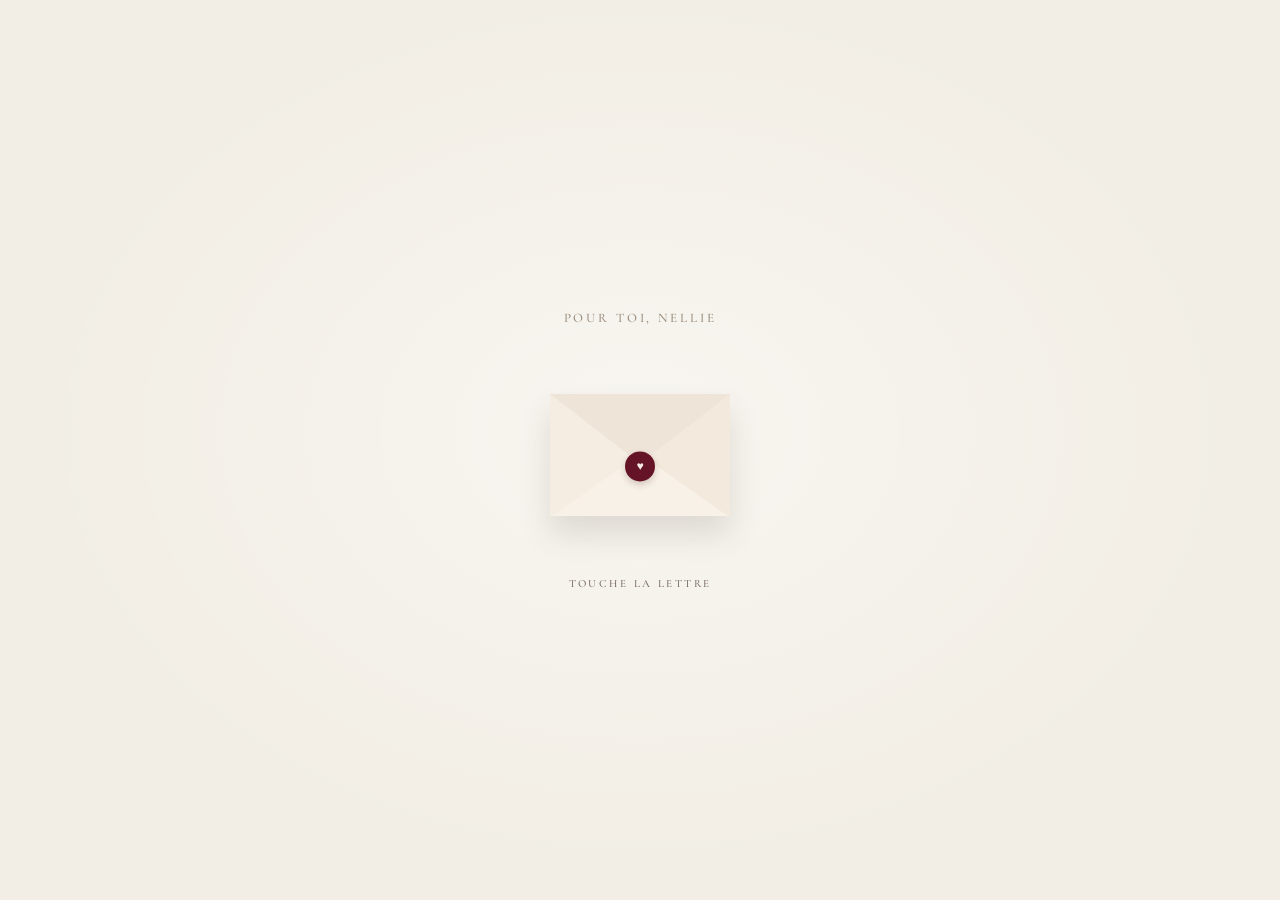
==== index.html @ 8e5e70d6 "My project" ====
<!doctype html>
<html lang="fr">
<head>
  <meta charset="utf-8">
  <meta name="viewport" content="width=device-width, initial-scale=1">
  <meta name="theme-color" content="#f2eee5">
  <meta name="description" content="Une petite invitation pour Léa.">
  <title>Pour toi, Nellie</title>
  <link rel="preconnect" href="https://fonts.googleapis.com">
  <link rel="preconnect" href="https://fonts.gstatic.com" crossorigin>
  <link href="https://fonts.googleapis.com/css2?family=Cormorant+Garamond:ital,wght@0,400;0,500;0,600;1,400;1,500;1,600&family=DM+Sans:wght@400;500;600&display=swap" rel="stylesheet">
  <link rel="stylesheet" href="styles.css">
  <script src="script.js" defer></script>
</head>
<body>
  <main class="page">
    <section class="screen letter-screen is-active" id="letter-screen" aria-labelledby="letter-label">
      <p class="letter-label" id="letter-label">POUR TOI, NELLIE</p>
      <button class="envelope-button" type="button" aria-label="Ouvrir la lettre">
        <span class="envelope" aria-hidden="true">
          <span class="envelope-flap"></span>
          <span class="envelope-fold"></span>
          <span class="envelope-seal">♥</span>
        </span>
      </button>
      <p class="touch-hint">TOUCHE LA LETTRE</p>
    </section>

    <section class="screen invite-screen" id="invite-screen" aria-labelledby="invite-title" aria-hidden="true">
      <article class="invitation-card question-card">
        <p class="overline">POUR TOI, NELLIE</p>
        <h1 id="invite-title">Tu voudrais sortir avec moi&nbsp;?</h1>
        <p class="aside-note">(dire non ne sert à rien, mais tu peux essayer)</p>
        <div class="answer-actions">
          <button class="button button-primary" id="yes-button" type="button">Oui</button>
          <button class="button button-secondary" id="no-button" type="button">Non</button>
        </div>
      </article>
    </section>

    <section class="screen plan-screen" id="plan-screen" aria-labelledby="plan-title" aria-hidden="true">
      <article class="invitation-card plan-card">
        <p class="overline">PARFAIT</p>
        <h1 id="plan-title">GENIAL !</h1>
        <p class="plan-name"><strong>Je t'aime.</strong> Oui, t'as bien lu.</p>
        <img src="image.png" alt="cat" class="plan-image">
        
        <a href="surprise.html" class="sexy-button">Surprise</a>
      </article>
    </section>
  </main>
</body>
</html>
---- styles.css ----
:root {
  color-scheme: light;
  --paper: #f2eee5;
  --card: #f7f4ed;
  --ink: #3f2928;
  --muted: #9a8b7b;
  --line: #d9d0c3;
  --wine: #651427;
  --rose: #b9878d;
  --serif: 'Cormorant Garamond', Georgia, serif;
  --sans: 'DM Sans', sans-serif;
}

* { box-sizing: border-box; }

html { min-width: 320px; min-height: 100%; }

body {
  min-width: 320px;
  min-height: 100vh;
  margin: 0;
  background: var(--paper);
  color: var(--ink);
  font-family: var(--sans);
  -webkit-font-smoothing: antialiased;
}

button, textarea { font: inherit; }
button { color: inherit; }
button:focus-visible, textarea:focus-visible { outline: 2px solid var(--wine); outline-offset: 4px; }
::selection { background: #dec8bc; color: var(--ink); }

.page {
  display: grid;
  min-height: 100vh;
  min-height: 100svh;
  place-items: center;
  padding: 34px 20px;
  background: radial-gradient(ellipse at 50% 48%, rgba(255, 255, 255, .46), transparent 68%), var(--paper);
}

.screen {
  display: none;
  width: min(100%, 520px);
  animation: arrive .55s ease both;
}

.screen.is-active { display: block; }

.letter-screen {
  display: none;
  min-height: min(600px, calc(100svh - 68px));
  flex-direction: column;
  align-items: center;
  justify-content: center;
  text-align: center;
}

.plan-image {
  display: block;
  max-width: 100%;
  margin: 20px auto 0;
  border-radius: 6px;
}

.sexy-button {
  display: inline-block;
  margin-top: 20px;
  padding: 12px 24px;
  border: 0;
  border-radius: 4px;
  background-color: var(--wine);
  color: #fff8f2;
  font-family: var(--serif);
  font-size: 16px;
  text-decoration: none;
  transition: background-color .2s, transform .2s, box-shadow .2s;
}

.letter-screen.is-active { display: flex; }

.letter-label, .touch-hint, .overline, .field-label, .plan-date {
  font-family: var(--serif);
  font-weight: 500;
  letter-spacing: .22em;
  text-transform: uppercase;
}

.letter-label {
  margin: 0 0 34px;
  color: var(--muted);
  font-size: 13px;
}

.envelope-button {
  display: grid;
  width: 230px;
  height: 190px;
  place-items: center;
  border: 0;
  background: transparent;
  cursor: pointer;
  -webkit-tap-highlight-color: transparent;
}

.envelope {
  position: relative;
  display: block;
  width: 180px;
  height: 122px;
  background: #f8f1e7;
  box-shadow: 0 18px 29px rgba(72, 55, 42, .14);
  transition: transform .35s ease, box-shadow .35s ease;
}

.envelope-button:hover .envelope, .envelope-button:focus-visible .envelope {
  transform: translateY(-5px) rotate(-1deg);
  box-shadow: 0 23px 34px rgba(72, 55, 42, .18);
}

.envelope-flap {
  position: absolute;
  z-index: 2;
  inset: 0;
  background: #eee4d7;
  clip-path: polygon(0 0, 100% 0, 50% 68%);
}

.envelope-fold {
  position: absolute;
  z-index: 3;
  inset: 0;
  background: linear-gradient(145deg, #f6ede2 0 49.5%, transparent 50%), linear-gradient(215deg, #f3e9dc 0 49.5%, transparent 50%);
  clip-path: polygon(0 0, 50% 57%, 100% 0, 100% 100%, 0 100%);
}

.envelope-seal {
  position: absolute;
  z-index: 4;
  top: 50%;
  left: 50%;
  display: grid;
  width: 30px;
  height: 30px;
  place-items: center;
  border-radius: 50%;
  background: var(--wine);
  box-shadow: 0 3px 7px rgba(60, 18, 29, .2);
  color: #f8eee7;
  font-size: 12px;
  transform: translate(-50%, -12%);
}

.touch-hint {
  margin: 27px 0 0;
  color: #78695f;
  font-size: 11px;
  animation: breathe 2.6s ease-in-out infinite;
}

.invitation-card {
  position: relative;
  display: flex;
  flex-direction: column;
  align-items: center;
  justify-content: center;
  width: 100%;
  border: 1px solid #d8d0c4;
  background: rgba(248, 246, 240, .82);
  box-shadow: 0 17px 30px rgba(70, 55, 43, .12), inset 0 0 0 5px rgba(255, 255, 255, .45);
  text-align: center;
}

.invitation-card::before {
  position: absolute;
  inset: 7px;
  border: 1px solid rgba(217, 208, 195, .58);
  content: '';
  pointer-events: none;
}

.question-card { min-height: 410px; padding: 55px 38px; }
.plan-card { padding: 44px 40px 39px; }
.response-card { min-height: 390px; padding: 58px 40px; }

.overline {
  position: relative;
  margin: 0 0 23px;
  color: #ab9c8b;
  font-size: 10px;
}

h1 {
  position: relative;
  max-width: 100%;
  margin: 0;
  font: italic 500 clamp(42px, 10vw, 58px)/.98 var(--serif);
  letter-spacing: 0;
}

.aside-note {
  position: relative;
  margin: 20px 0 0;
  color: #9d8f82;
  font: italic 14px var(--serif);
}

.answer-actions {
  position: relative;
  width: min(100%, 320px);
  height: 84px;
  margin: 36px auto 0;
}

.answer-actions .button {
  position: absolute;
  top: 12px;
}

.button {
  display: inline-flex;
  min-height: 47px;
  align-items: center;
  justify-content: center;
  border: 1px solid var(--line);
  cursor: pointer;
  transition: color .2s, background .2s, border-color .2s, transform .2s, box-shadow .2s;
}

.button-primary {
  left: calc(50% - 120px);
  min-width: 105px;
  border-color: var(--wine);
  background: var(--wine);
  box-shadow: 0 8px 14px rgba(101, 20, 39, .13);
  color: #fff8f2;
  font-family: var(--serif);
  font-size: 17px;
}

.button-primary:hover { transform: translateY(-2px); box-shadow: 0 11px 18px rgba(101, 20, 39, .2); }

.button-secondary {
  left: calc(50% + 15px);
  z-index: 2;
  min-width: 105px;
  border-color: #cfc4b6;
  background: transparent;
  color: #786c62;
  font-family: var(--serif);
  font-size: 17px;
  touch-action: none;
  transition: left .14s ease-out, top .14s ease-out, color .2s, background .2s, border-color .2s;
}

.button-secondary:hover { border-color: var(--wine); color: var(--wine); }

.plan-card h1 { font-size: clamp(42px, 8vw, 56px); }

.plan-name {
  position: relative;
  margin: 20px 0 5px;
  font: 500 22px/1.2 var(--serif);
}

.plan-location {
  position: relative;
  max-width: 360px;
  margin: 0;
  color: #897c70;
  font: 17px/1.35 var(--serif);
}

.plan-date {
  position: relative;
  max-width: 390px;
  margin: 27px 0 23px;
  color: #a09283;
  font-size: 9px;
  line-height: 1.8;
}

.plan-date span { padding: 0 3px; color: #c9bcb0; }

#plan-form { position: relative; width: 100%; }
.time-fieldset { margin: 0; padding: 0; border: 0; }
.field-label { display: block; color: #a09283; font-size: 10px; }
.time-options { display: flex; justify-content: center; gap: 10px; margin-top: 13px; }

.time-option {
  min-width: 67px;
  min-height: 39px;
  padding: 0 12px;
  border: 1px solid #d6cdc1;
  background: transparent;
  color: #625550;
  cursor: pointer;
  font: 500 15px var(--serif);
  transition: color .18s, background .18s, border-color .18s, transform .18s;
}

.time-option:hover { border-color: var(--wine); }
.time-option[aria-checked="true"] { border-color: var(--wine); background: var(--wine); color: #fff8f2; transform: translateY(-1px); }

.message-field { display: block; margin-top: 23px; }
.message-field .field-label { margin-bottom: 6px; }

.message-field textarea {
  display: block;
  width: 100%;
  min-height: 34px;
  resize: vertical;
  border: 0;
  border-bottom: 1px solid #d4cabb;
  border-radius: 0;
  background: transparent;
  color: var(--ink);
  text-align: center;
  font: italic 16px var(--serif);
}

.message-field textarea::placeholder { color: #b8aa9b; }
.message-field textarea:focus-visible { outline: 0; border-bottom-color: var(--wine); }

.form-feedback {
  min-height: 18px;
  margin: 7px 0 2px;
  color: var(--wine);
  font: italic 14px var(--serif);
}

.button-confirm {
  position: relative;
  width: 100%;
  min-height: 46px;
  margin-top: 7px;
  border-color: var(--rose);
  background: var(--rose);
  box-shadow: 0 7px 13px rgba(100, 34, 48, .1);
  color: #fff8f3;
  font: 500 12px var(--serif);
  letter-spacing: .2em;
}

.button-confirm:hover { border-color: var(--wine); background: var(--wine); }

.response-copy {
  position: relative;
  max-width: 345px;
  margin: 23px 0 0;
  color: #776a60;
  font: 20px/1.45 var(--serif);
}

.response-copy span { color: var(--wine); font-weight: 600; }
.personal-message { position: relative; margin: 20px 0 0; color: var(--wine); font: italic 17px var(--serif); }

.text-button {
  position: relative;
  min-height: 42px;
  margin-top: 28px;
  padding: 0 4px;
  border: 0;
  border-bottom: 1px solid #c3aa9f;
  background: transparent;
  color: #78685f;
  cursor: pointer;
  font: italic 16px var(--serif);
}

.text-button:hover { color: var(--wine); border-color: var(--wine); }

@keyframes arrive {
  from { opacity: 0; }
  to { opacity: 1; }
}

@keyframes breathe {
  0%, 100% { opacity: .66; }
  50% { opacity: 1; }
}

@media (max-width: 520px) {
  .page { padding: 18px 14px; }
  .letter-screen { min-height: calc(100svh - 36px); }
  .question-card { min-height: 390px; padding: 45px 23px; }
  .plan-card { padding: 36px 22px 27px; }
  .response-card { min-height: 360px; padding: 45px 24px; }
  .plan-name { font-size: 20px; }
  .plan-location { font-size: 16px; }
  .plan-date { max-width: 300px; font-size: 8px; }
  .time-options { gap: 8px; }
  .time-option { min-width: 62px; padding: 0 8px; }
}

@media (max-height: 700px) and (min-width: 521px) {
  .page { padding-top: 20px; padding-bottom: 20px; }
  .plan-card { padding-top: 27px; padding-bottom: 24px; }
  .plan-date { margin-top: 18px; margin-bottom: 16px; }
  .message-field { margin-top: 16px; }
}

@media (prefers-reduced-motion: reduce) {
  *, *::before, *::after { scroll-behavior: auto !important; animation-duration: .01ms !important; animation-iteration-count: 1 !important; transition-duration: .01ms !important; }
}
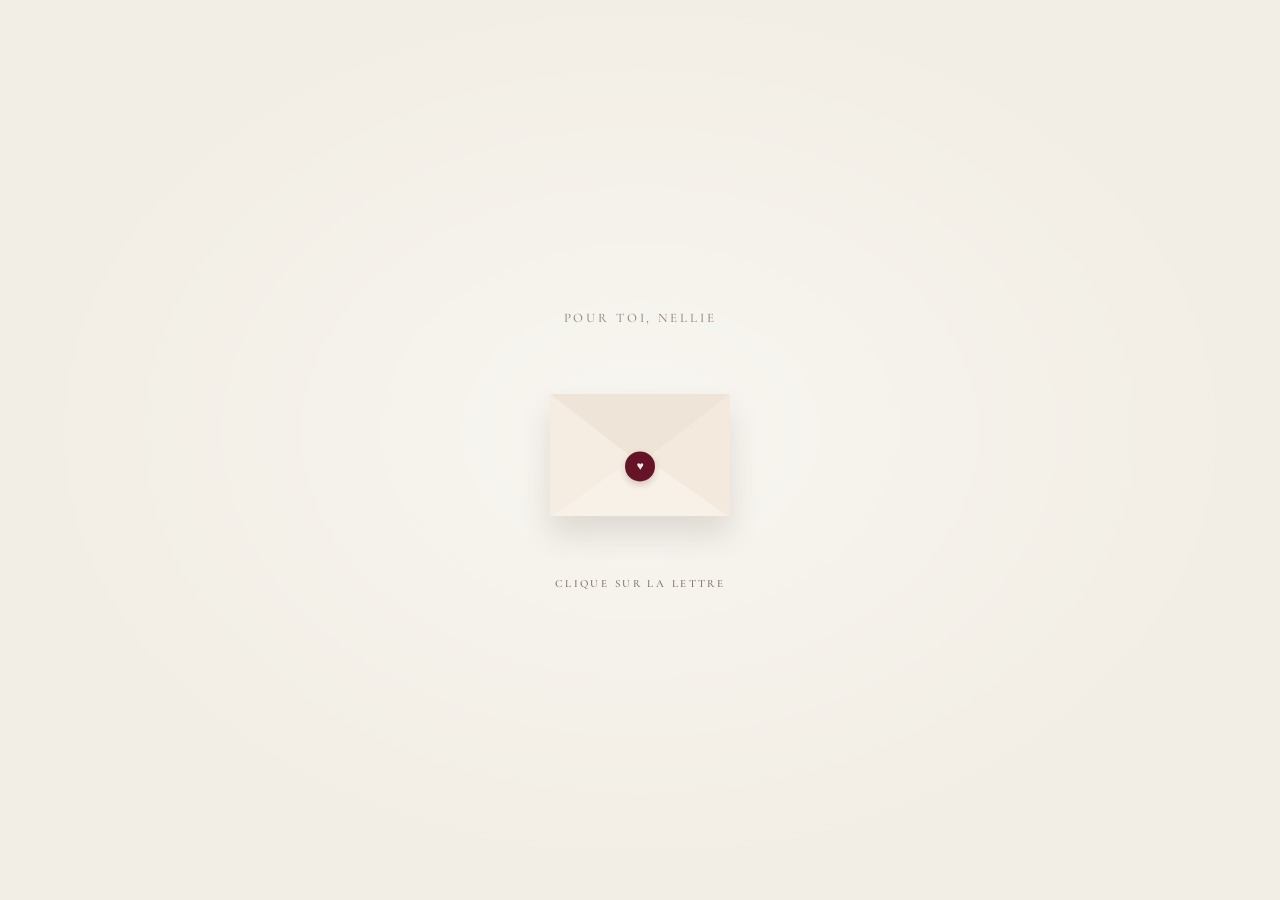
==== commit 58e07833: "My project" ====
--- a/index.html
+++ b/index.html
@@ -23,7 +23,7 @@
           <span class="envelope-seal">♥</span>
         </span>
       </button>
-      <p class="touch-hint">TOUCHE LA LETTRE</p>
+      <p class="touch-hint">CLIQUE SUR LA LETTRE</p>
     </section>
 
     <section class="screen invite-screen" id="invite-screen" aria-labelledby="invite-title" aria-hidden="true">
